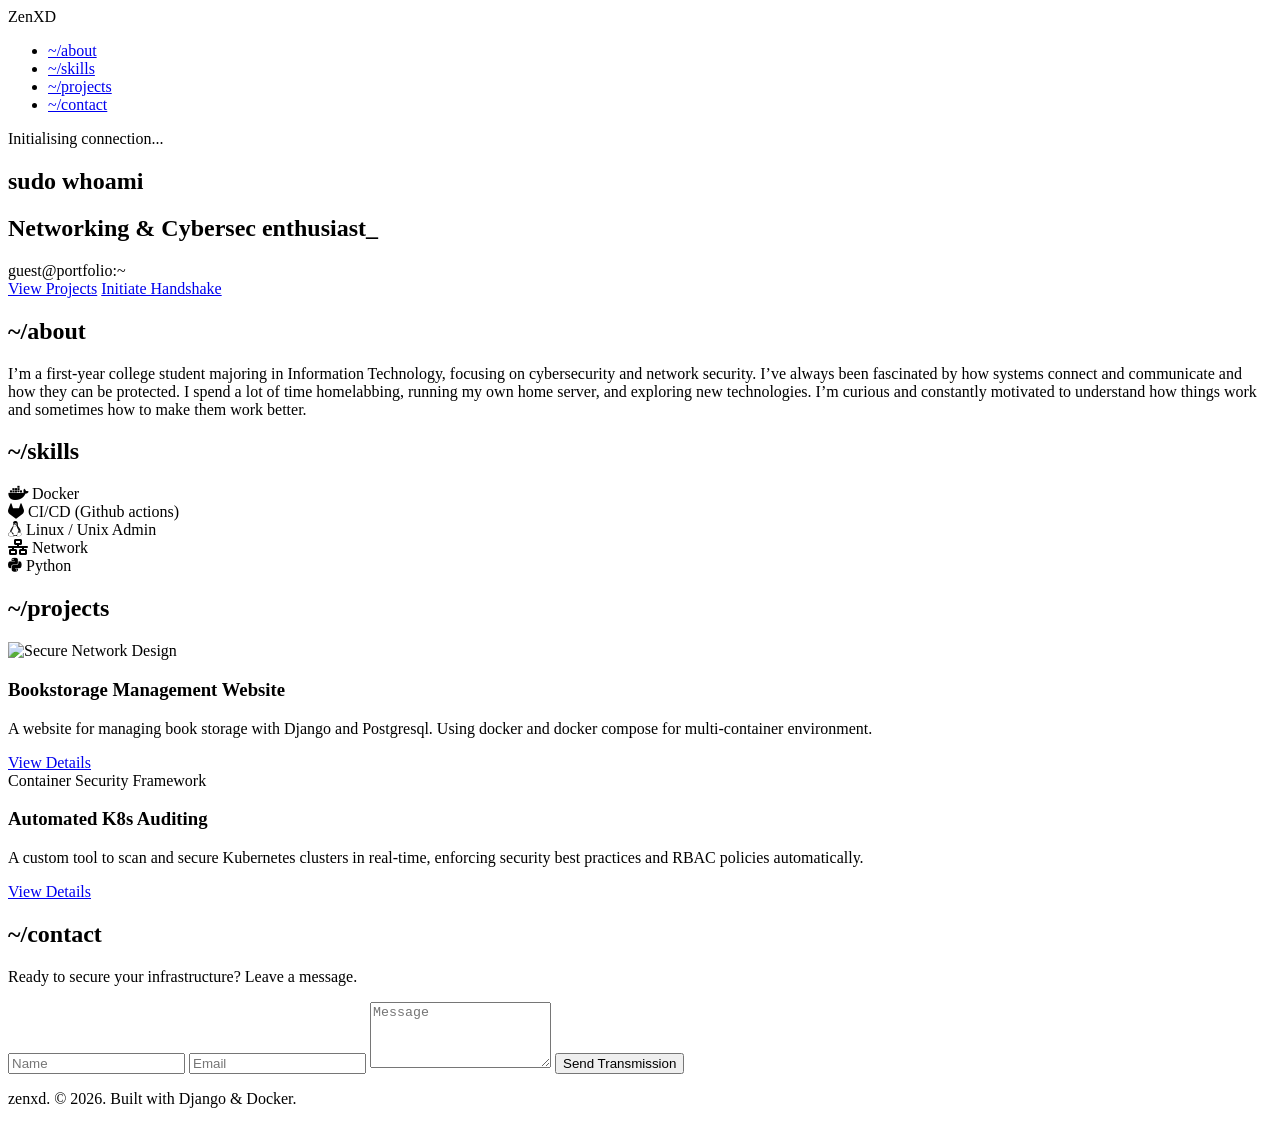
==== public/index.html @ 01ca10c9 "Initial commit" ====
<!DOCTYPE html>
<html lang="en">

<head>
    <meta charset="UTF-8">
    <meta name="viewport" content="width=device-width, initial-scale=1.0">
    <title>ZenXD Portfolio</title>
    <meta name="description"
        content="Portfolio of a DevOps and Cybersecurity enthusiast specializing in secure infrastructure and automation.">
    <link rel="preconnect" href="https://fonts.googleapis.com">
    <link rel="preconnect" href="https://fonts.gstatic.com" crossorigin>
    <link
        href="https://fonts.googleapis.com/css2?family=Fira+Code:wght@400;500;700&family=Inter:wght@300;400;600;800&display=swap"
        rel="stylesheet">
    <link rel="stylesheet" href="https://cdnjs.cloudflare.com/ajax/libs/font-awesome/6.4.0/css/all.min.css">
    <link rel="stylesheet" href="/static/css/style.css">
</head>

<body>
    <div class="matrix-bg" id="matrixBg"></div>
    <div class="container">
        <header>
            <nav>
                <div class="logo">Zen<span class="highlight">XD</span></div>
                <ul class="nav-links">
                    <li><a href="#about">~/about</a></li>
                    <li><a href="#skills">~/skills</a></li>
                    <li><a href="#projects">~/projects</a></li>
                    <li><a href="#contact">~/contact</a></li>
                </ul>
            </nav>
        </header>

        <main>
            <section class="hero">
                <div class="hero-content">
                    <p class="greeting">Initialising connection...</p>
                    <h1 class="glitch" data-text="sudo whoami">sudo whoami</h1>
                    <h2 class="typing-text">Networking & Cybersec enthusiast<span class="cursor">_</span></h2>

                    <div class="terminal-window">
                        <div class="terminal-header">
                            <span class="btn close"></span>
                            <span class="btn minimize"></span>
                            <span class="btn maximize"></span>
                            <div class="title">guest@portfolio:~</div>
                        </div>
                        <div class="terminal-body" id="terminal">
                            <!-- JS will populate this -->
                        </div>
                    </div>

                    <div class="cta-group">
                        <a href="#projects" class="btn-primary">View Projects</a>
                        <a href="#contact" class="btn-secondary">Initiate Handshake</a>
                    </div>
                </div>
            </section>

            <!-- About Section -->
            <section id="about" class="content-section">
                <h2 class="section-title">~/about</h2>
                <div class="glass-panel">
                    <p>I’m a first-year college student majoring in Information Technology, focusing on cybersecurity
                        and network security. I’ve always been fascinated by how systems connect and communicate and how
                        they can be protected.
                        I spend a lot of time homelabbing, running my own home server, and exploring new technologies.
                        I’m curious and constantly motivated to understand how things work and sometimes how to make
                        them work better.</p>
                </div>
            </section>

            <!-- Skills Section -->
            <section id="skills" class="content-section">
                <h2 class="section-title">~/skills</h2>
                <div class="skills-grid">
                    <div class="skill-card"><i class="fa-brands fa-docker skill-icon"></i> Docker</div>
                    <!-- <div class="skill-card"><i class="fa-brands fa-aws skill-icon"></i> AWS / Azure / GCP</div> -->
                    <div class="skill-card"><i class="fa-brands fa-gitlab skill-icon"></i> CI/CD (Github actions)</div>
                    <div class="skill-card"><i class="fa-brands fa-linux skill-icon"></i> Linux / Unix Admin</div>
                    <div class="skill-card"><i class="fa-solid fa-network-wired skill-icon"></i> Network</div>
                    <div class="skill-card"><i class="fa-brands fa-python skill-icon"></i> Python</div>
                    <!-- <div class="skill-card"><i class="fa-solid fa-cubes skill-icon"></i> Terraform / Ansible</div> -->
                    <!-- <div class="skill-card"><i class="fa-solid fa-user-secret skill-icon"></i> Penetration Testing</div> -->
                </div>
            </section>

            <!-- Projects Section -->
            <section id="projects" class="content-section">
                <h2 class="section-title">~/projects</h2>
                <div class="projects-grid">
                    <div class="project-card glass-panel">
                        <div class="project-img">
                            <img src="/static/img/project_network.png" alt="Secure Network Design">
                        </div>
                        <div class="project-info">
                            <h3>Bookstorage Management Website</h3>
                            <p>A website for managing book storage with Django and Postgresql. Using docker and docker
                                compose for multi-container environment.</p>
                            <a href="#" class="project-link">View Details</a>
                        </div>
                    </div>
                    <div class="project-card glass-panel">
                        <div class="project-img">
                            <div class="placeholder-img"><span>Container Security Framework</span></div>
                        </div>
                        <div class="project-info">
                            <h3>Automated K8s Auditing</h3>
                            <p>A custom tool to scan and secure Kubernetes clusters in real-time, enforcing security
                                best practices and RBAC policies automatically.</p>
                            <a href="#" class="project-link">View Details</a>
                        </div>
                    </div>
                </div>
            </section>

            <!-- Contact Section -->
            <section id="contact" class="content-section">
                <h2 class="section-title">~/contact</h2>
                <div class="glass-panel text-center">
                    <p>Ready to secure your infrastructure? Leave a message.</p>
                    <form class="contact-form" action="mailto:su1zennxd@gmail.com" method="POST" enctype="text/plain">
                        <input type="text" name="name" placeholder="Name" class="form-input" required>
                        <input type="email" name="email" placeholder="Email" class="form-input" required>
                        <textarea name="message" placeholder="Message" rows="4" class="form-input" required></textarea>
                        <button type="submit" class="btn-primary" style="margin-top: 1rem;">Send Transmission</button>
                    </form>
                </div>
            </section>
        </main>

        <footer>
            <p>zenxd. &copy; 2026. Built with Django & Docker.</p>
        </footer>
    </div>

    <script src="/static/js/script.js"></script>
</body>

</html>
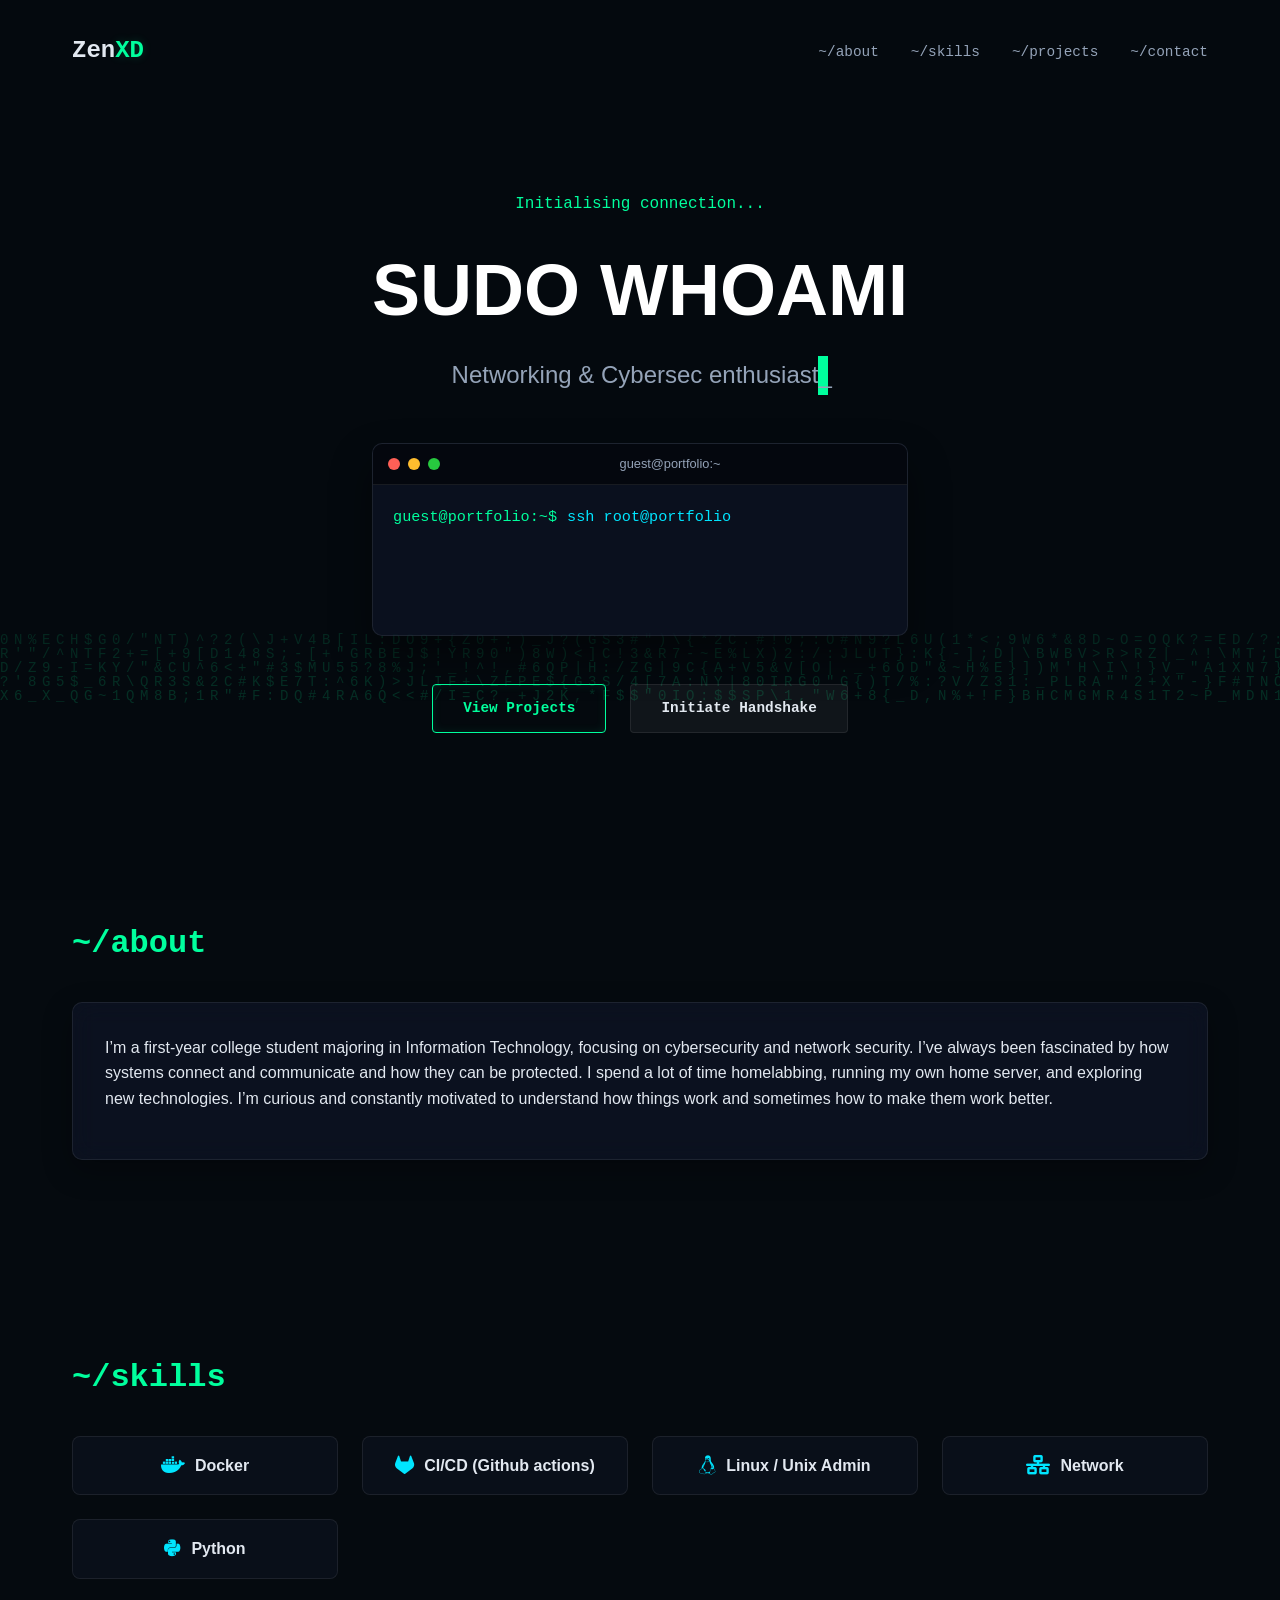
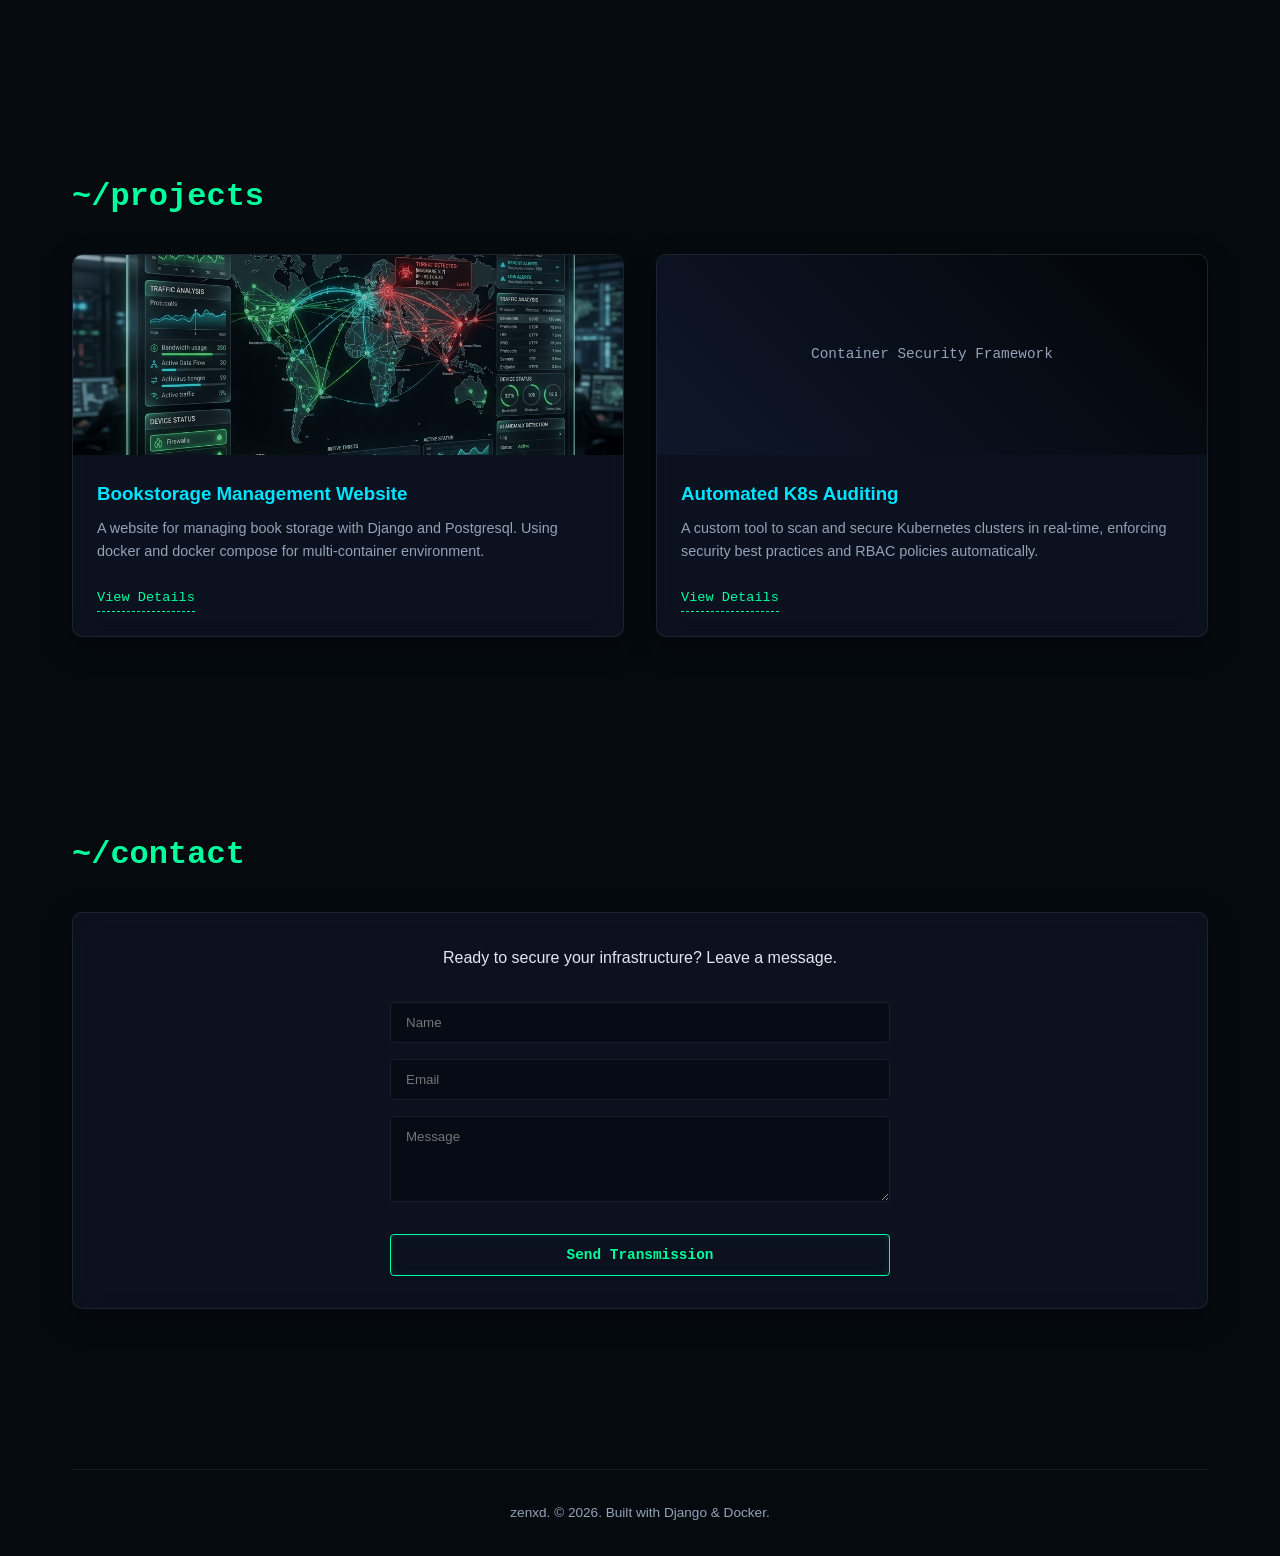
==== commit 856ec140: "Fix GitHub Pages deployment and organize project structure - Convert absolute asset paths to relativ" ====
--- a/public/index.html
+++ b/public/index.html
@@ -1,4 +1,3 @@
-
 <!DOCTYPE html>
 <html lang="en">
 
@@ -6,15 +5,14 @@
     <meta charset="UTF-8">
     <meta name="viewport" content="width=device-width, initial-scale=1.0">
     <title>ZenXD Portfolio</title>
-    <meta name="description"
-        content="Portfolio of a DevOps and Cybersecurity enthusiast specializing in secure infrastructure and automation.">
+    <meta name="description" content="Portfolio">
     <link rel="preconnect" href="https://fonts.googleapis.com">
     <link rel="preconnect" href="https://fonts.gstatic.com" crossorigin>
     <link
         href="https://fonts.googleapis.com/css2?family=Fira+Code:wght@400;500;700&family=Inter:wght@300;400;600;800&display=swap"
         rel="stylesheet">
     <link rel="stylesheet" href="https://cdnjs.cloudflare.com/ajax/libs/font-awesome/6.4.0/css/all.min.css">
-    <link rel="stylesheet" href="/static/css/style.css">
+    <link rel="stylesheet" href="./static/css/style.css">
 </head>
 
 <body>
@@ -92,7 +90,7 @@
                 <div class="projects-grid">
                     <div class="project-card glass-panel">
                         <div class="project-img">
-                            <img src="/static/img/project_network.png" alt="Secure Network Design">
+                            <img src="./static/img/project_network.png" alt="Secure Network Design">
                         </div>
                         <div class="project-info">
                             <h3>Bookstorage Management Website</h3>
@@ -135,7 +133,7 @@
         </footer>
     </div>
 
-    <script src="/static/js/script.js"></script>
+    <script src="./static/js/script.js"></script>
 </body>
 
 </html>
--- a/public/static/css/style.css
+++ b/public/static/css/style.css
@@ -0,0 +1,425 @@
+:root {
+    --bg-dark: #050a0f;
+    --bg-darker: #020508;
+    --text-main: #e2e8f0;
+    --text-muted: #94a3b8;
+    --accent-green: #00ff9d;
+    --accent-cyan: #00e5ff;
+    --accent-glow: rgba(0, 255, 157, 0.2);
+    --glass-bg: rgba(15, 23, 42, 0.6);
+    --glass-border: rgba(255, 255, 255, 0.08);
+}
+
+* {
+    margin: 0;
+    padding: 0;
+    box-sizing: border-box;
+}
+
+body {
+    font-family: 'Inter', sans-serif;
+    background-color: var(--bg-dark);
+    color: var(--text-main);
+    line-height: 1.6;
+    overflow-x: hidden;
+}
+
+.matrix-bg {
+    position: fixed;
+    top: 0;
+    left: 0;
+    width: 100vw;
+    height: 100vh;
+    z-index: -1;
+    opacity: 0.15;
+    pointer-events: none;
+}
+
+.container {
+    max-width: 1200px;
+    margin: 0 auto;
+    padding: 0 2rem;
+}
+
+/* Header & Nav */
+header {
+    padding: 2rem 0;
+}
+
+nav {
+    display: flex;
+    justify-content: space-between;
+    align-items: center;
+}
+
+.logo {
+    font-family: 'Fira Code', monospace;
+    font-size: 1.5rem;
+    font-weight: 700;
+}
+
+.highlight {
+    color: var(--accent-green);
+    text-shadow: 0 0 10px var(--accent-glow);
+}
+
+.nav-links {
+    display: flex;
+    gap: 2rem;
+    list-style: none;
+}
+
+.nav-links a {
+    color: var(--text-muted);
+    text-decoration: none;
+    font-family: 'Fira Code', monospace;
+    font-size: 0.9rem;
+    transition: all 0.3s ease;
+}
+
+.nav-links a:hover {
+    color: var(--accent-cyan);
+    text-shadow: 0 0 8px rgba(0, 229, 255, 0.4);
+}
+
+/* Hero Section */
+.hero {
+    min-height: 80vh;
+    display: flex;
+    align-items: center;
+    justify-content: center;
+    text-align: center;
+}
+
+.hero-content {
+    max-width: 800px;
+}
+
+.greeting {
+    color: var(--accent-green);
+    font-family: 'Fira Code', monospace;
+    margin-bottom: 1rem;
+    font-size: 1rem;
+}
+
+/* Glitch Effect for Title */
+.glitch {
+    font-size: 4.5rem;
+    font-weight: 800;
+    margin-bottom: 0.5rem;
+    position: relative;
+    color: white;
+    text-transform: uppercase;
+}
+
+.typing-text {
+    font-size: 1.5rem;
+    color: var(--text-muted);
+    margin-bottom: 3rem;
+    font-weight: 400;
+}
+
+.cursor {
+    display: inline-block;
+    width: 10px;
+    background-color: var(--accent-green);
+    animation: blink 1s step-end infinite;
+}
+
+@keyframes blink {
+    0%, 100% { opacity: 1; }
+    50% { opacity: 0; }
+}
+
+/* Terminal Window (Glassmorphism) */
+.terminal-window {
+    background: var(--glass-bg);
+    border: 1px solid var(--glass-border);
+    border-radius: 10px;
+    backdrop-filter: blur(12px);
+    -webkit-backdrop-filter: blur(12px);
+    box-shadow: 0 20px 40px rgba(0,0,0,0.4);
+    margin: 0 auto 3rem auto;
+    text-align: left;
+    overflow: hidden;
+    max-width: 600px;
+    transform: translateY(0);
+    transition: transform 0.4s ease, box-shadow 0.4s ease;
+}
+
+.terminal-window:hover {
+    transform: translateY(-5px);
+    box-shadow: 0 25px 50px rgba(0,255,157,0.1);
+}
+
+.terminal-header {
+    background: rgba(0,0,0,0.5);
+    padding: 10px 15px;
+    display: flex;
+    align-items: center;
+    border-bottom: 1px solid var(--glass-border);
+}
+
+.terminal-header .btn {
+    display: inline-block;
+    width: 12px;
+    height: 12px;
+    border-radius: 50%;
+    margin-right: 8px;
+}
+
+.close { background: #ff5f56; }
+.minimize { background: #ffbd2e; }
+.maximize { background: #27c93f; }
+
+.terminal-header .title {
+    color: var(--text-muted);
+    font-family: 'Inter', sans-serif;
+    font-size: 0.8rem;
+    margin-left: auto;
+    margin-right: auto;
+}
+
+.terminal-body {
+    padding: 20px;
+    font-family: 'Fira Code', monospace;
+    font-size: 0.95rem;
+    color: var(--text-main);
+    min-height: 150px;
+}
+
+.term-line {
+    margin-bottom: 8px;
+    opacity: 0;
+    animation: fadeIn 0.1s forwards;
+}
+
+.prompt { color: var(--accent-green); margin-right: 10px;}
+.cmd { color: var(--accent-cyan); }
+
+@keyframes fadeIn {
+    to { opacity: 1; }
+}
+
+/* Buttons */
+.cta-group {
+    display: flex;
+    gap: 1.5rem;
+    justify-content: center;
+}
+
+.btn-primary, .btn-secondary {
+    padding: 12px 30px;
+    border-radius: 4px;
+    font-weight: 600;
+    text-decoration: none;
+    transition: all 0.3s ease;
+    font-family: 'Fira Code', monospace;
+    font-size: 0.9rem;
+}
+
+.btn-primary {
+    background: transparent;
+    color: var(--accent-green);
+    border: 1px solid var(--accent-green);
+    box-shadow: 0 0 10px rgba(0,255,157,0.1) inset;
+}
+
+.btn-primary:hover {
+    background: var(--accent-green);
+    color: var(--bg-dark);
+    box-shadow: 0 0 20px rgba(0,255,157,0.4);
+}
+
+.btn-secondary {
+    background: rgba(255,255,255,0.05);
+    color: var(--text-main);
+    border: 1px solid var(--glass-border);
+}
+
+.btn-secondary:hover {
+    background: rgba(255,255,255,0.1);
+    border-color: rgba(255,255,255,0.2);
+}
+
+/* Content Sections */
+.content-section {
+    padding: 6rem 0;
+}
+
+.section-title {
+    font-family: 'Fira Code', monospace;
+    font-size: 2rem;
+    color: var(--accent-green);
+    margin-bottom: 2rem;
+}
+
+.glass-panel {
+    background: var(--glass-bg);
+    border: 1px solid var(--glass-border);
+    border-radius: 10px;
+    padding: 2rem;
+    backdrop-filter: blur(12px);
+    -webkit-backdrop-filter: blur(12px);
+    box-shadow: 0 10px 30px rgba(0,0,0,0.3);
+}
+
+.glass-panel p {
+    margin-bottom: 1rem;
+}
+
+.text-center {
+    text-align: center;
+}
+
+/* Skills Grid */
+.skills-grid {
+    display: grid;
+    grid-template-columns: repeat(auto-fill, minmax(250px, 1fr));
+    gap: 1.5rem;
+}
+
+.skill-card {
+    background: rgba(15, 23, 42, 0.4);
+    border: 1px solid var(--glass-border);
+    border-radius: 8px;
+    padding: 1rem;
+    text-align: center;
+    font-weight: 600;
+    transition: all 0.3s ease;
+    display: flex;
+    align-items: center;
+    justify-content: center;
+    gap: 10px;
+}
+
+.skill-icon {
+    font-size: 1.2rem;
+    color: var(--accent-cyan);
+}
+
+.skill-card:hover {
+    border-color: var(--accent-cyan);
+    box-shadow: 0 0 15px rgba(0,229,255,0.2);
+    transform: translateY(-3px);
+}
+
+/* Projects Grid */
+.projects-grid {
+    display: grid;
+    grid-template-columns: repeat(auto-fit, minmax(350px, 1fr));
+    gap: 2rem;
+}
+
+.project-card {
+    padding: 0;
+    overflow: hidden;
+    display: flex;
+    flex-direction: column;
+}
+
+.project-img {
+    height: 200px;
+    background: #000;
+    overflow: hidden;
+}
+
+.project-img img {
+    width: 100%;
+    height: 100%;
+    object-fit: cover;
+    opacity: 0.8;
+    transition: all 0.5s ease;
+}
+
+.project-card:hover .project-img img {
+    opacity: 1;
+    transform: scale(1.05);
+}
+
+.placeholder-img {
+    width: 100%;
+    height: 100%;
+    display: flex;
+    align-items: center;
+    justify-content: center;
+    background: linear-gradient(45deg, #0f172a, #020508);
+    color: var(--text-muted);
+    font-family: 'Fira Code', monospace;
+    font-size: 0.9rem;
+}
+
+.project-info {
+    padding: 1.5rem;
+    display: flex;
+    flex-direction: column;
+    flex-grow: 1;
+}
+
+.project-info h3 {
+    margin-bottom: 0.5rem;
+    color: var(--accent-cyan);
+}
+
+.project-info p {
+    color: var(--text-muted);
+    font-size: 0.9rem;
+    margin-bottom: 1.5rem;
+    flex-grow: 1;
+}
+
+.project-link {
+    align-self: flex-start;
+    color: var(--accent-green);
+    text-decoration: none;
+    font-family: 'Fira Code', monospace;
+    font-size: 0.85rem;
+    border-bottom: 1px dashed var(--accent-green);
+    padding-bottom: 2px;
+    transition: all 0.3s ease;
+    background: transparent;
+    border-top: none;
+    border-left: none;
+    border-right: none;
+    cursor: pointer;
+}
+
+.project-link:hover {
+    color: var(--text-main);
+    border-bottom-color: var(--text-main);
+}
+
+/* Contact Form */
+.contact-form {
+    display: flex;
+    flex-direction: column;
+    gap: 1rem;
+    max-width: 500px;
+    margin: 2rem auto 0;
+}
+
+.form-input {
+    background: rgba(0,0,0,0.3);
+    border: 1px solid var(--glass-border);
+    border-radius: 4px;
+    padding: 12px 15px;
+    color: var(--text-main);
+    font-family: 'Inter', sans-serif;
+    outline: none;
+    transition: all 0.3s ease;
+}
+
+.form-input:focus {
+    border-color: var(--accent-green);
+    box-shadow: 0 0 10px rgba(0,255,157,0.1);
+}
+
+/* Footer */
+footer {
+    text-align: center;
+    padding: 2rem 0;
+    color: var(--text-muted);
+    font-size: 0.85rem;
+    border-top: 1px solid var(--glass-border);
+    margin-top: 4rem;
+}
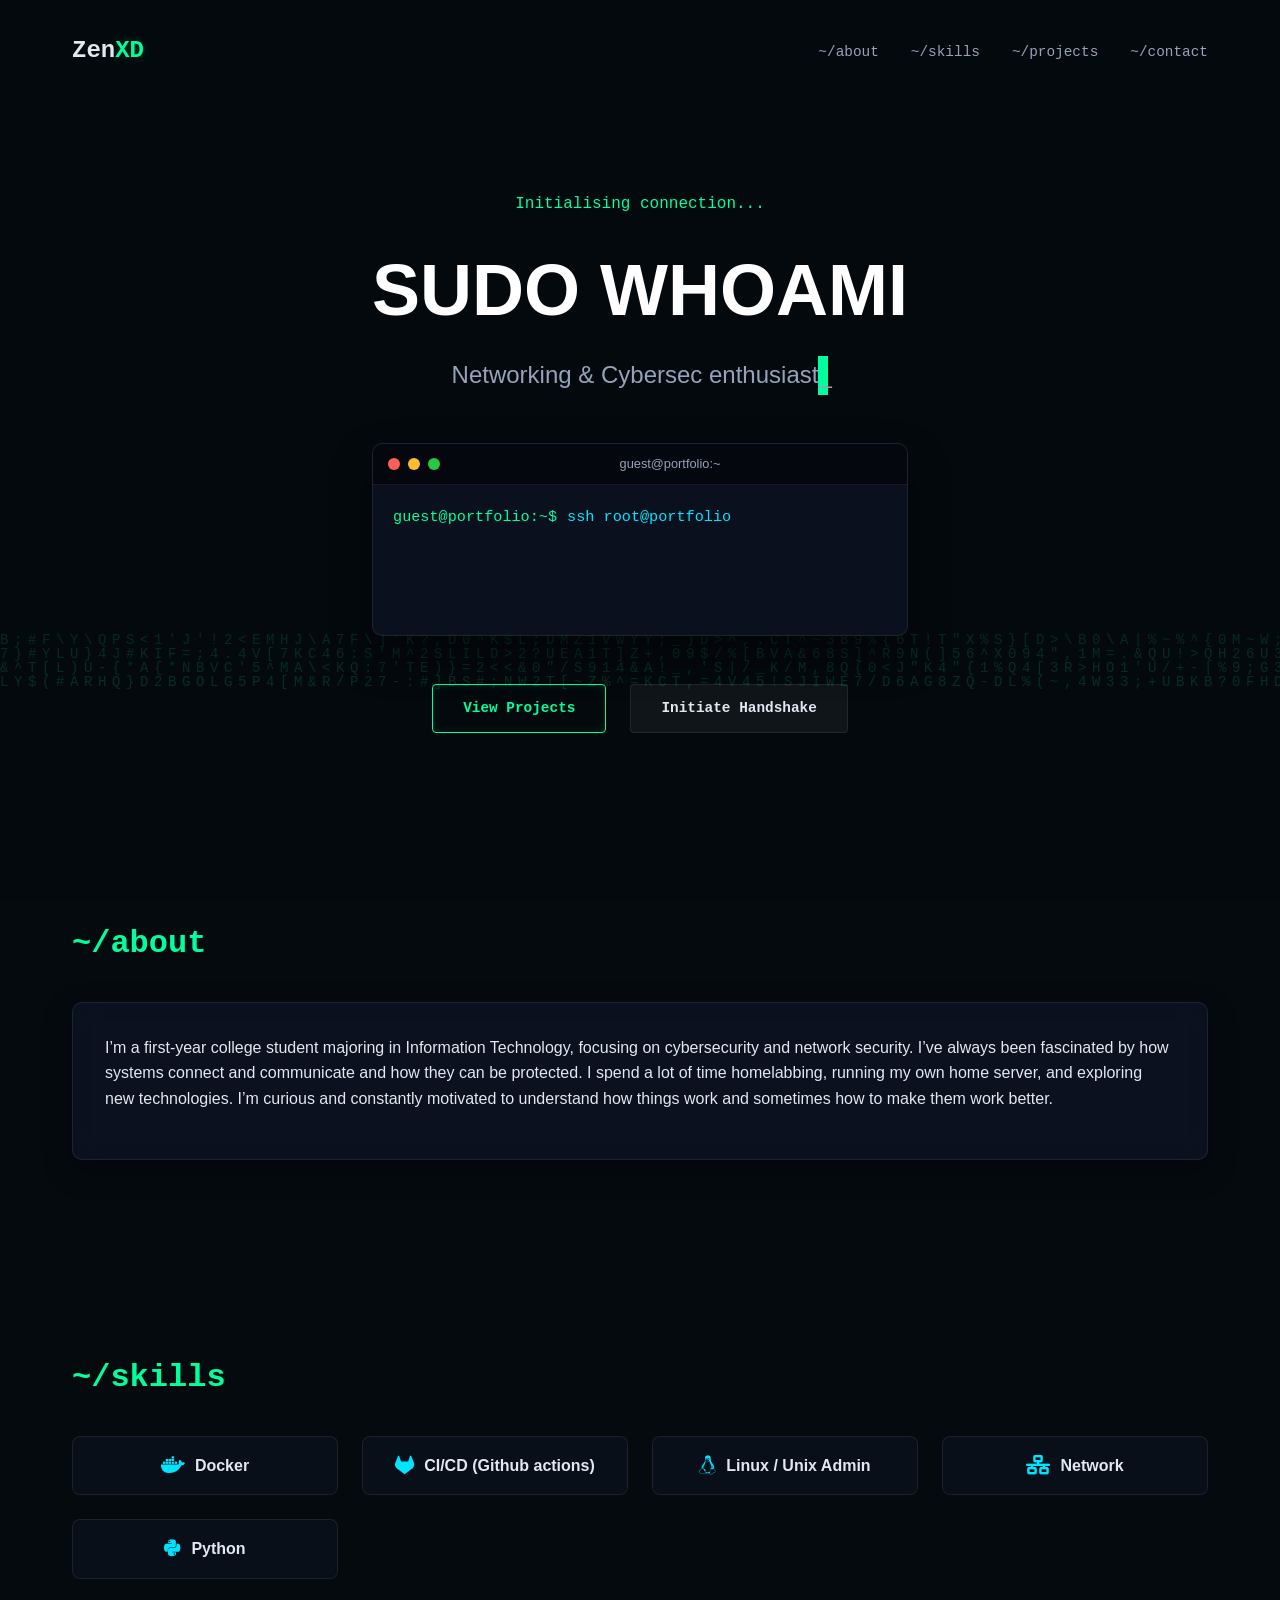
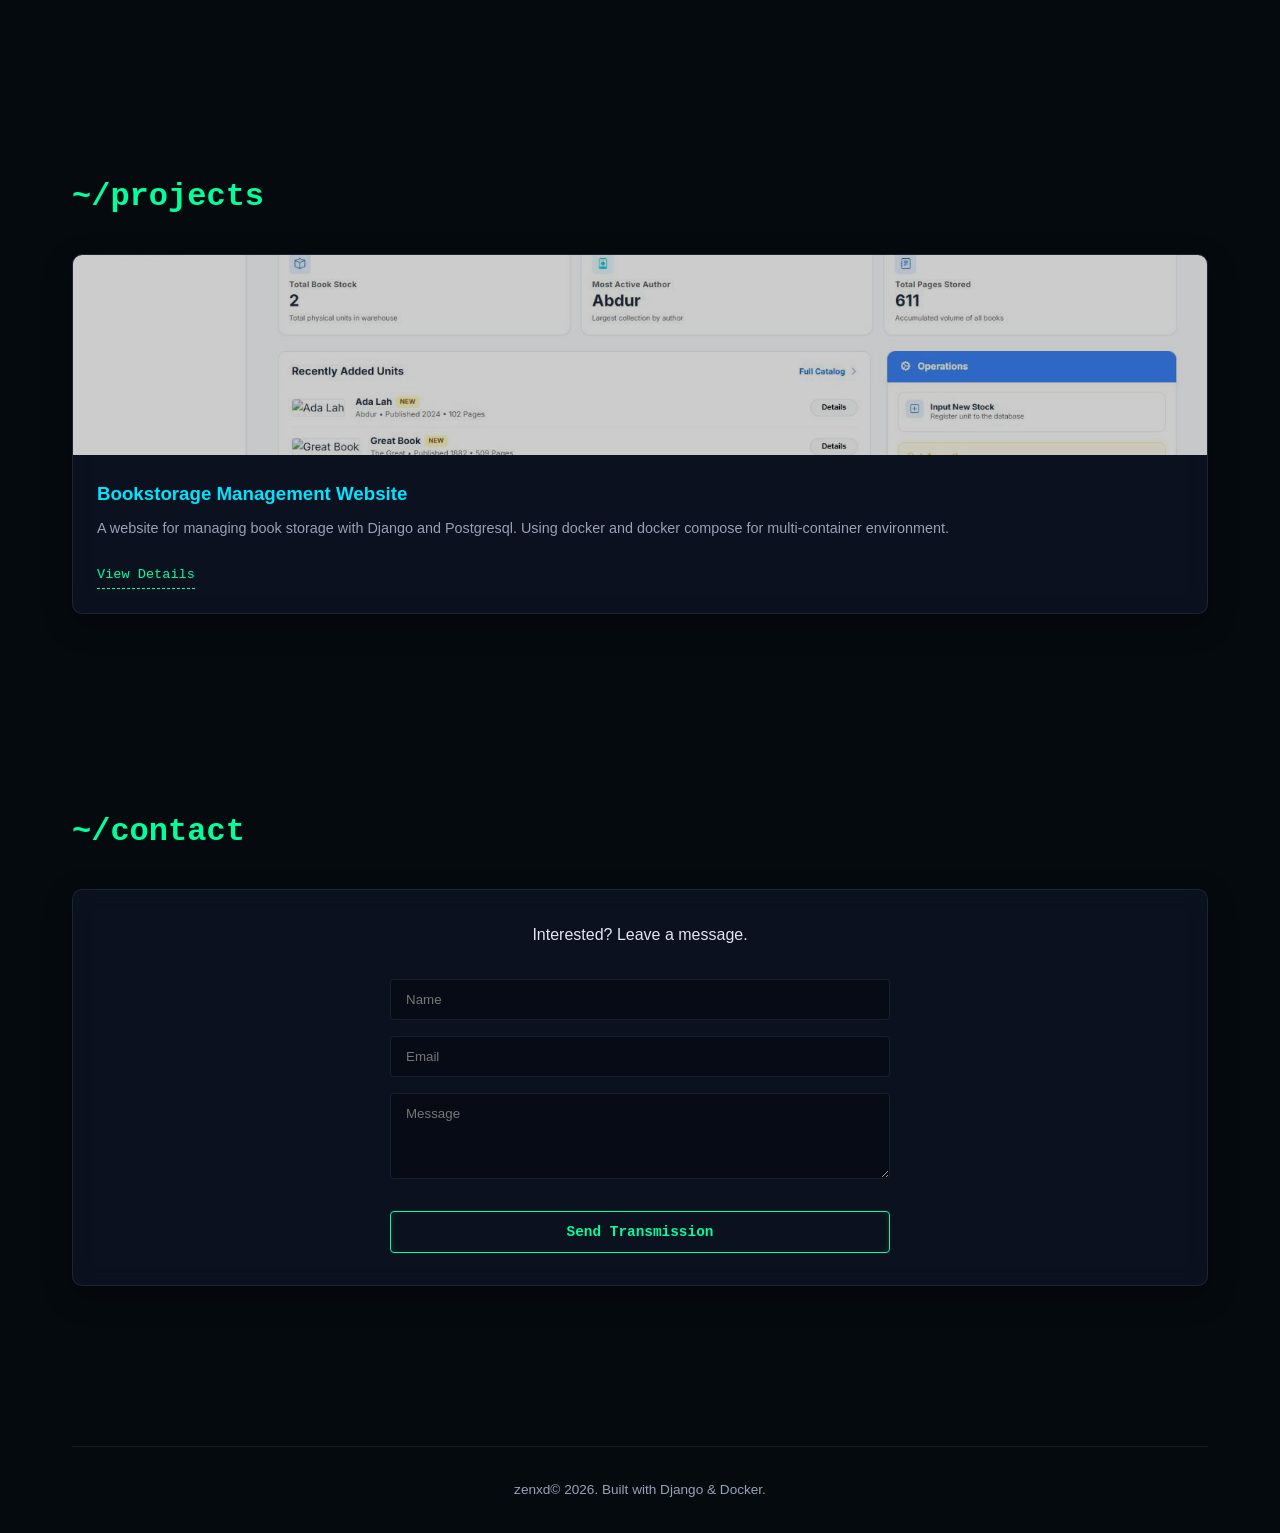
==== commit a133ab8d: "edit project section" ====
--- a/public/index.html
+++ b/public/index.html
@@ -90,23 +90,12 @@
                 <div class="projects-grid">
                     <div class="project-card glass-panel">
                         <div class="project-img">
-                            <img src="./static/img/project_network.png" alt="Secure Network Design">
+                            <img src="./static/img/project1.jpeg" alt="Bookstorage Management Website">
                         </div>
                         <div class="project-info">
                             <h3>Bookstorage Management Website</h3>
                             <p>A website for managing book storage with Django and Postgresql. Using docker and docker
                                 compose for multi-container environment.</p>
-                            <a href="#" class="project-link">View Details</a>
-                        </div>
-                    </div>
-                    <div class="project-card glass-panel">
-                        <div class="project-img">
-                            <div class="placeholder-img"><span>Container Security Framework</span></div>
-                        </div>
-                        <div class="project-info">
-                            <h3>Automated K8s Auditing</h3>
-                            <p>A custom tool to scan and secure Kubernetes clusters in real-time, enforcing security
-                                best practices and RBAC policies automatically.</p>
                             <a href="#" class="project-link">View Details</a>
                         </div>
                     </div>
@@ -117,7 +106,7 @@
             <section id="contact" class="content-section">
                 <h2 class="section-title">~/contact</h2>
                 <div class="glass-panel text-center">
-                    <p>Ready to secure your infrastructure? Leave a message.</p>
+                    <p>Interested? Leave a message.</p>
                     <form class="contact-form" action="mailto:su1zennxd@gmail.com" method="POST" enctype="text/plain">
                         <input type="text" name="name" placeholder="Name" class="form-input" required>
                         <input type="email" name="email" placeholder="Email" class="form-input" required>
@@ -129,7 +118,7 @@
         </main>
 
         <footer>
-            <p>zenxd. &copy; 2026. Built with Django & Docker.</p>
+            <p>zenxd&copy; 2026. Built with Django & Docker.</p>
         </footer>
     </div>
 
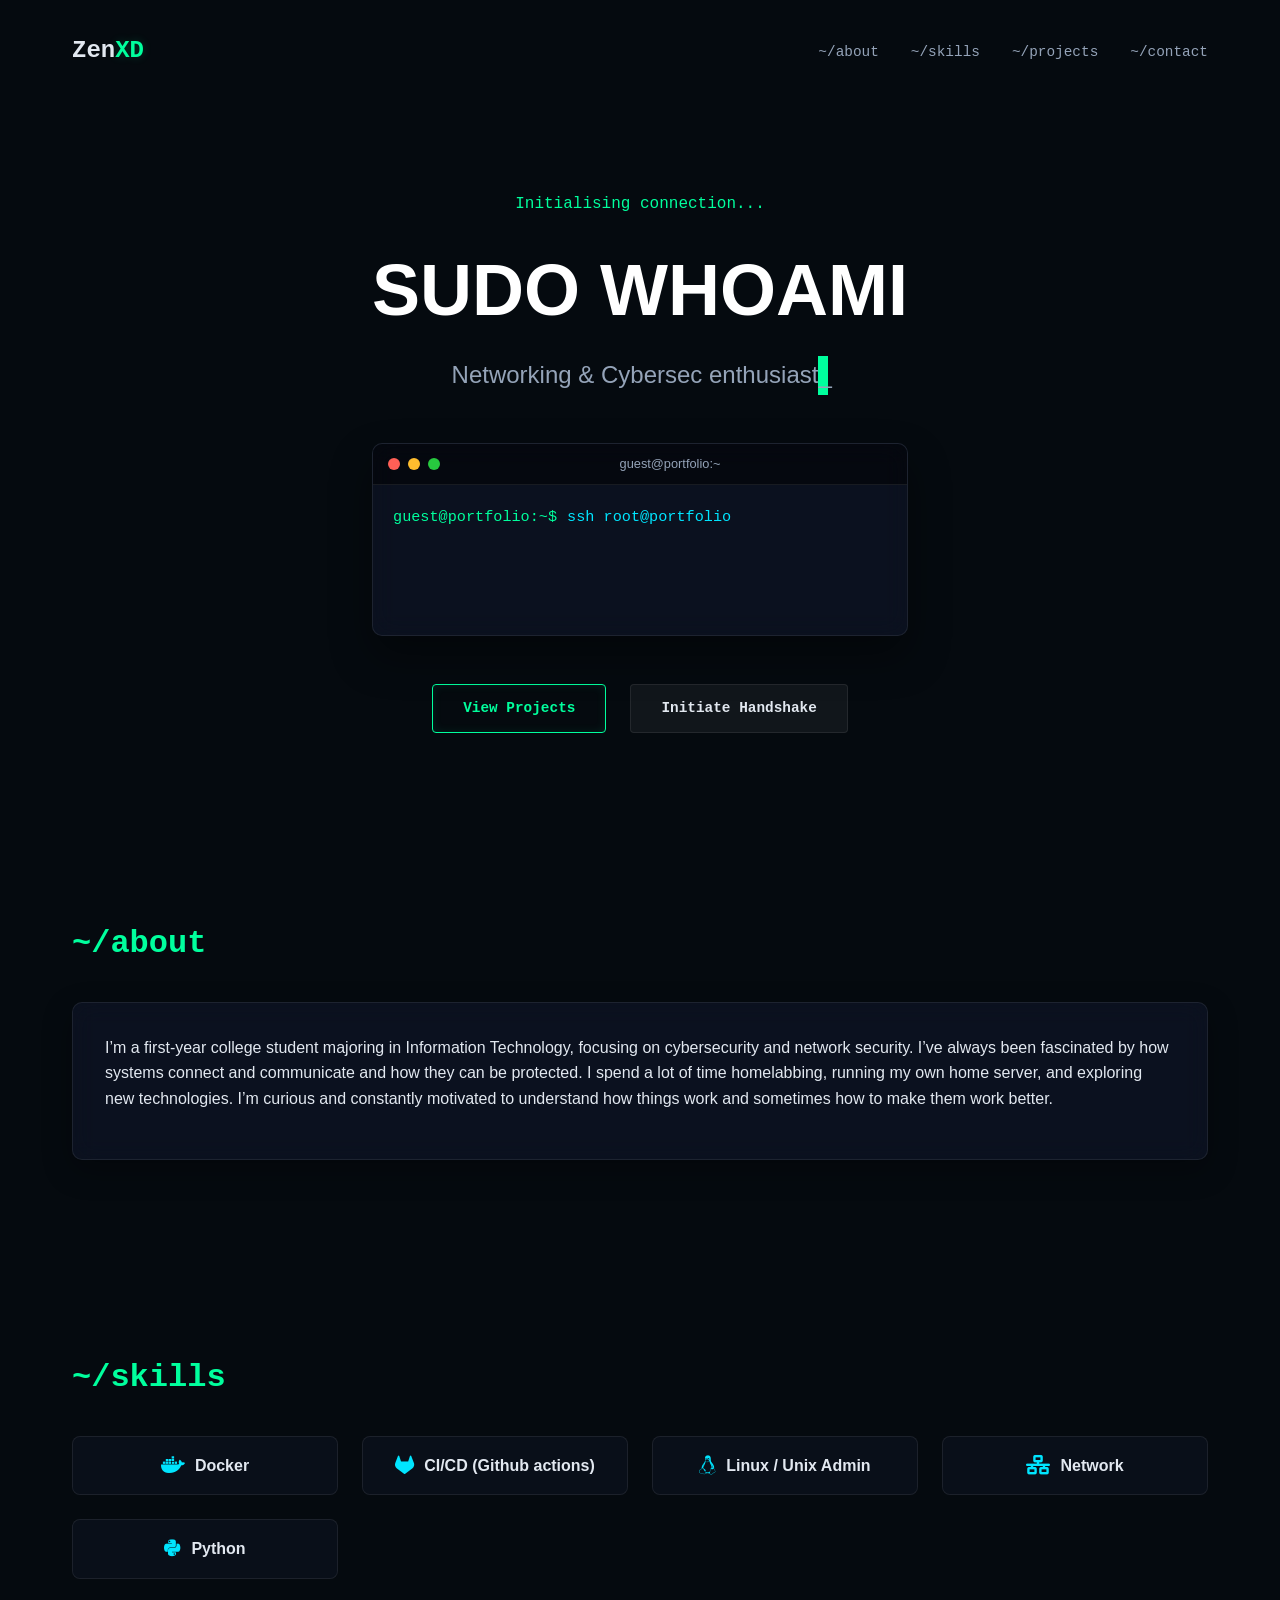
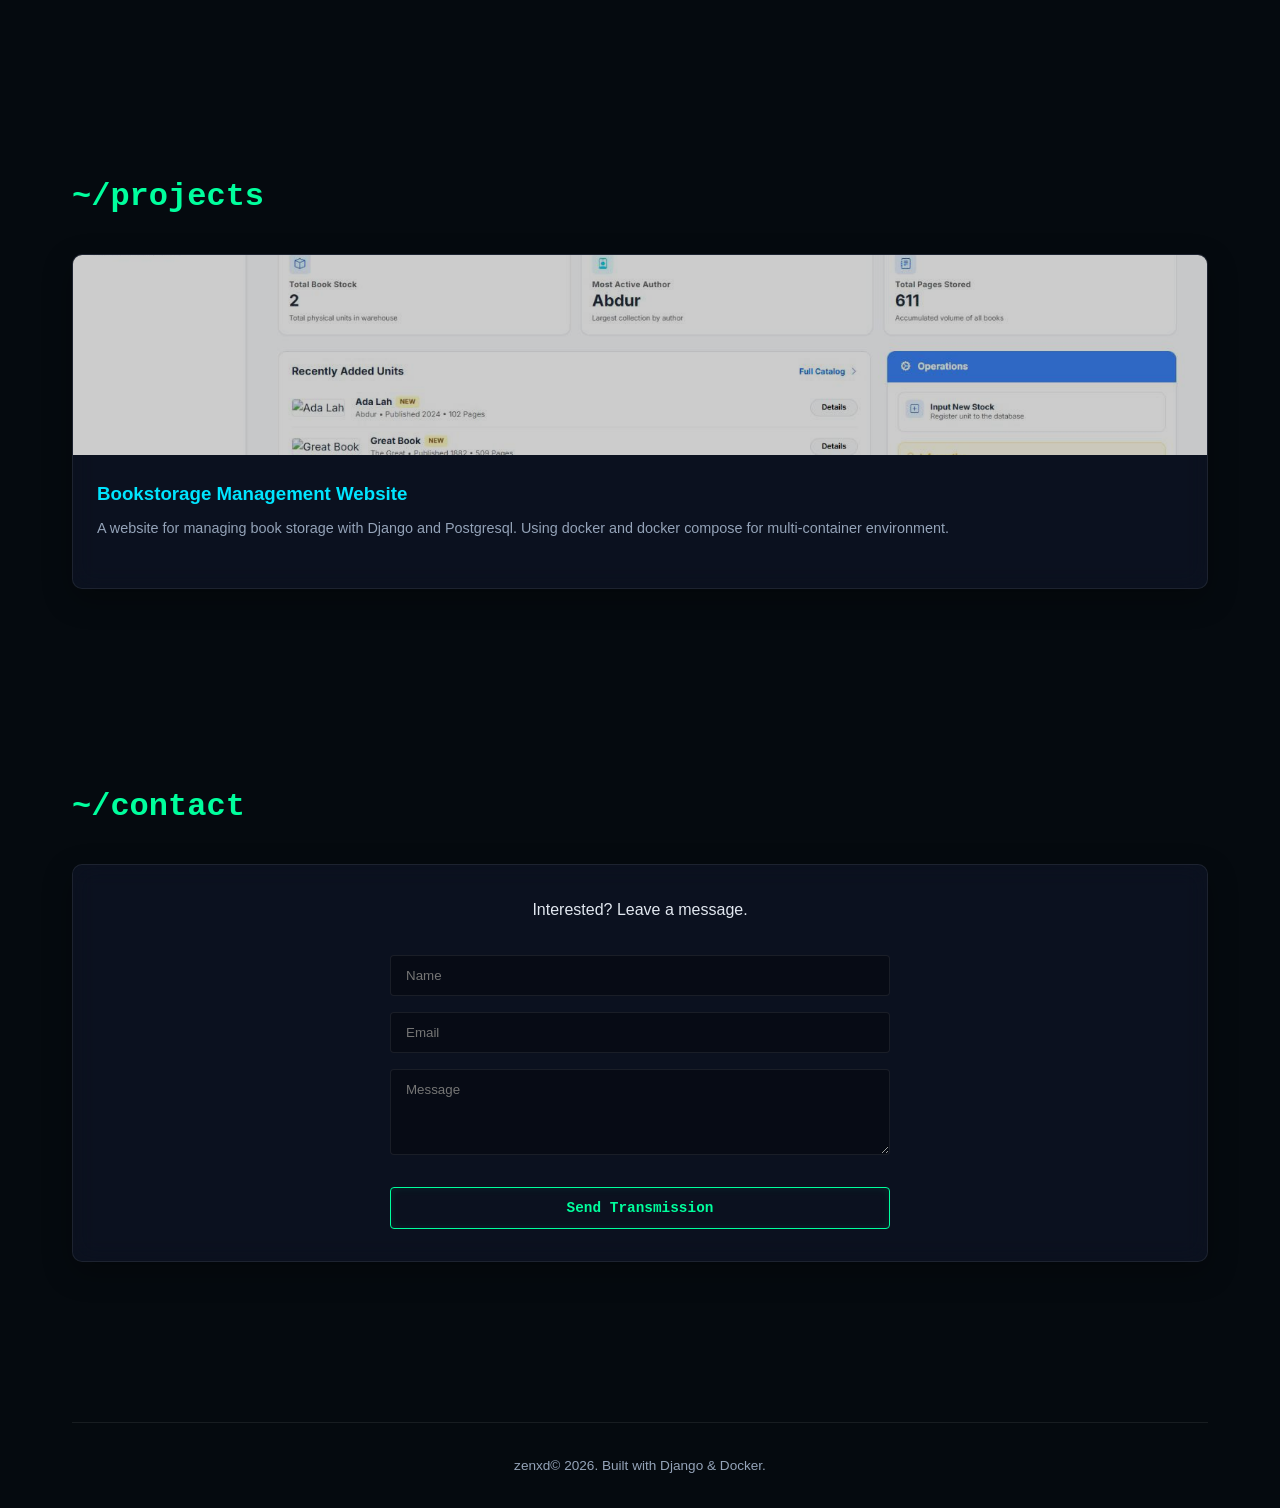
==== commit cae3d238: "edit typo" ====
--- a/public/index.html
+++ b/public/index.html
@@ -96,7 +96,7 @@
                             <h3>Bookstorage Management Website</h3>
                             <p>A website for managing book storage with Django and Postgresql. Using docker and docker
                                 compose for multi-container environment.</p>
-                            <a href="#" class="project-link">View Details</a>
+                            <!-- <a href="#" class="project-link">View Details</a> -->
                         </div>
                     </div>
                 </div>
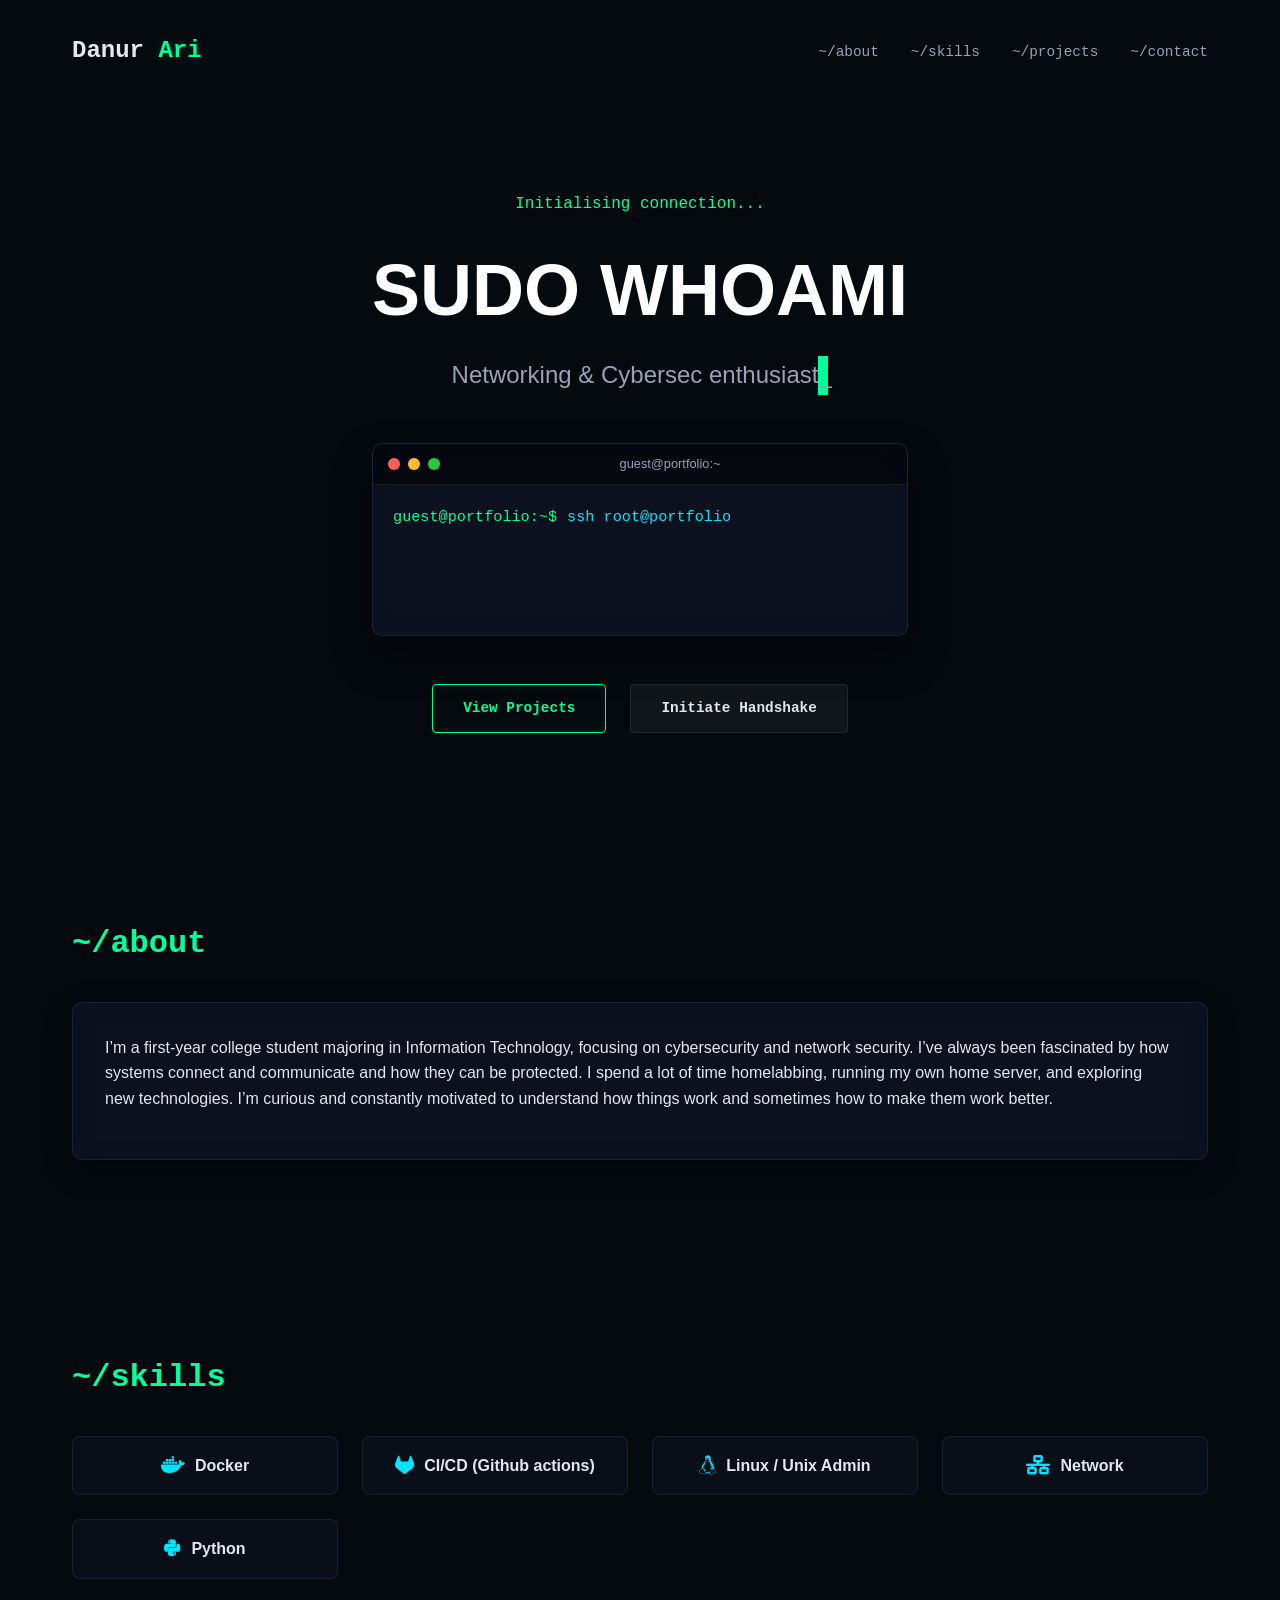
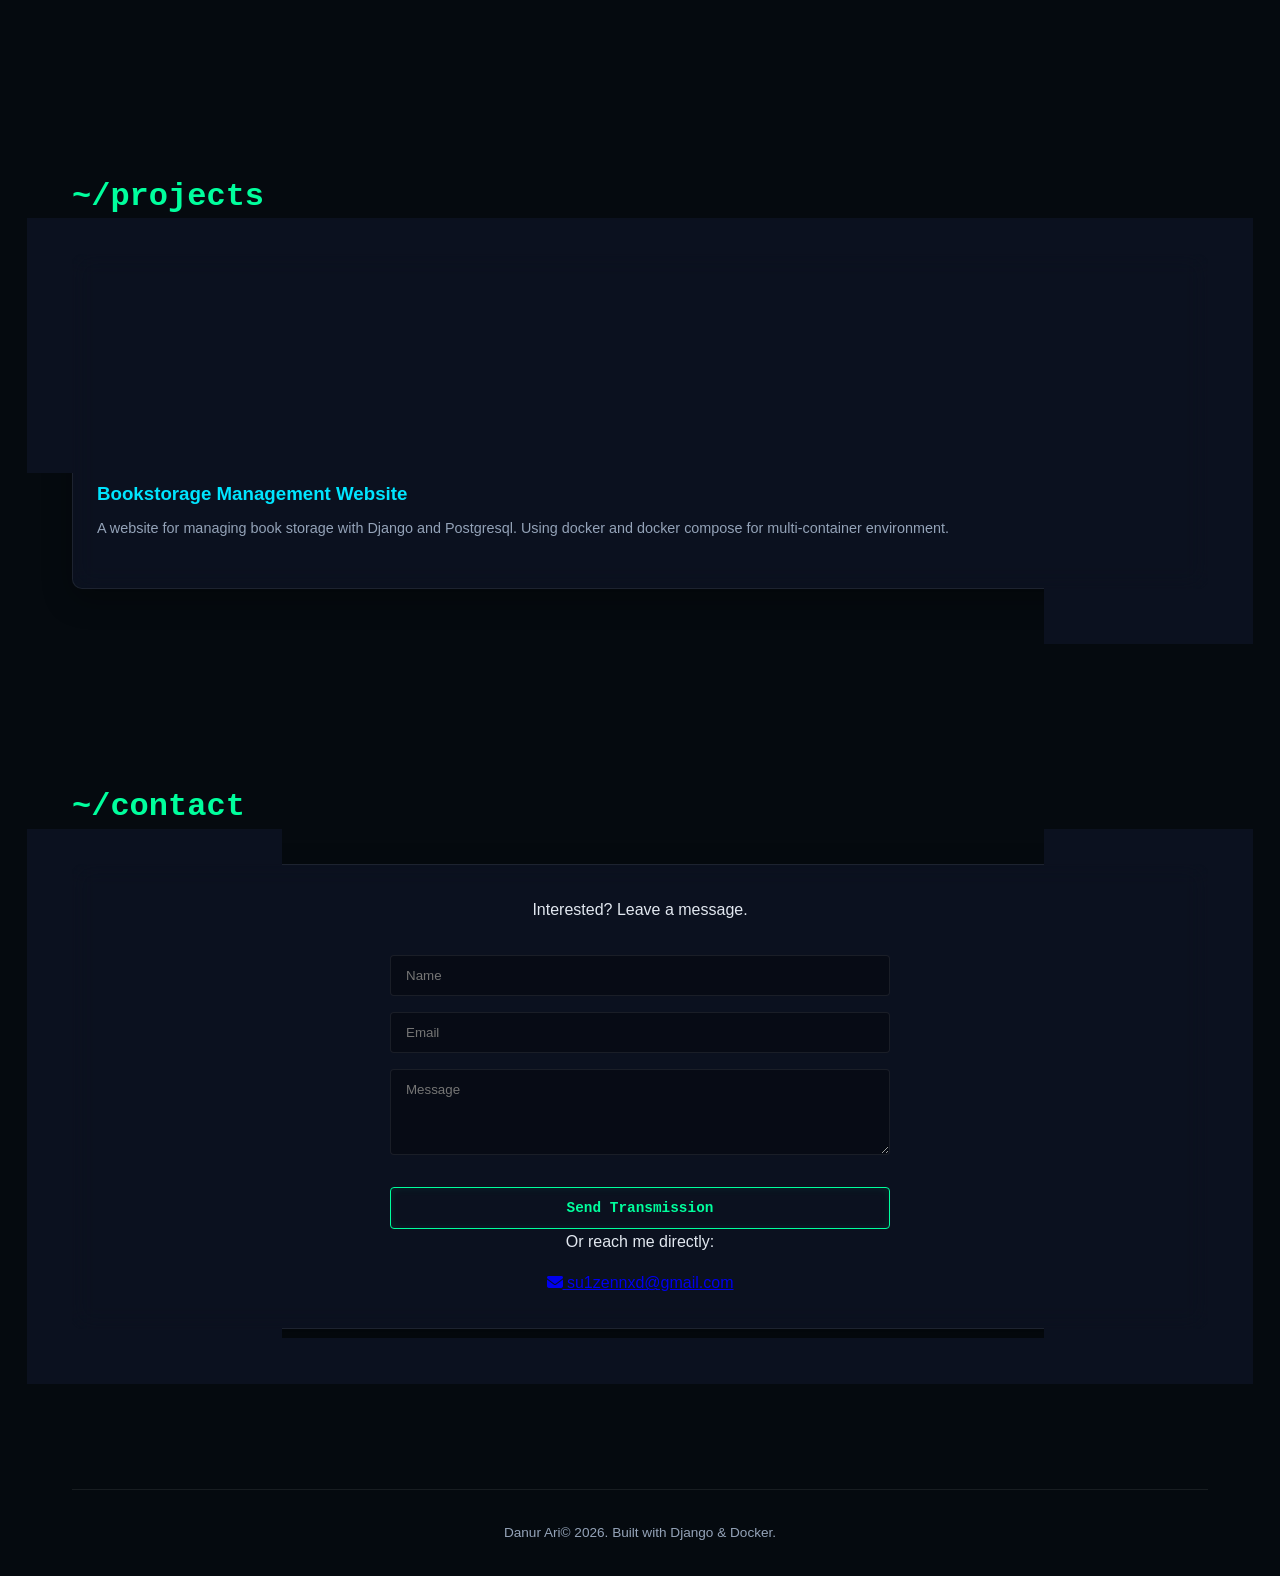
==== commit b172e8fc: "edit contact section" ====
--- a/public/index.html
+++ b/public/index.html
@@ -20,7 +20,7 @@
     <div class="container">
         <header>
             <nav>
-                <div class="logo">Zen<span class="highlight">XD</span></div>
+                <div class="logo">Danur<span class="highlight"> Ari</span></div>
                 <ul class="nav-links">
                     <li><a href="#about">~/about</a></li>
                     <li><a href="#skills">~/skills</a></li>
@@ -107,18 +107,30 @@
                 <h2 class="section-title">~/contact</h2>
                 <div class="glass-panel text-center">
                     <p>Interested? Leave a message.</p>
-                    <form class="contact-form" action="mailto:su1zennxd@gmail.com" method="POST" enctype="text/plain">
-                        <input type="text" name="name" placeholder="Name" class="form-input" required>
-                        <input type="email" name="email" placeholder="Email" class="form-input" required>
-                        <textarea name="message" placeholder="Message" rows="4" class="form-input" required></textarea>
-                        <button type="submit" class="btn-primary" style="margin-top: 1rem;">Send Transmission</button>
+                    <form class="contact-form" id="contactForm">
+                        <input type="text" name="name" id="contactName" placeholder="Name" class="form-input" required>
+                        <input type="email" name="email" id="contactEmail" placeholder="Email" class="form-input" required>
+                        <textarea name="message" id="contactMessage" placeholder="Message" rows="4" class="form-input" required></textarea>
+                        <button type="submit" class="btn-primary" id="contactSubmit" style="margin-top: 1rem;">
+                            <span class="btn-text">Send Transmission</span>
+                        </button>
                     </form>
+                    <div class="form-status" id="formStatus"></div>
+                    <div class="contact-alt">
+                        <p class="contact-alt-text">Or reach me directly:</p>
+                        <div class="contact-links">
+                            <a href="mailto:su1zennxd@gmail.com" class="contact-link-item" title="Email">
+                                <i class="fa-solid fa-envelope"></i>
+                                <span>su1zennxd@gmail.com</span>
+                            </a>
+                        </div>
+                    </div>
                 </div>
             </section>
         </main>
 
         <footer>
-            <p>zenxd&copy; 2026. Built with Django & Docker.</p>
+            <p>Danur Ari&copy; 2026. Built with Django & Docker.</p>
         </footer>
     </div>
 
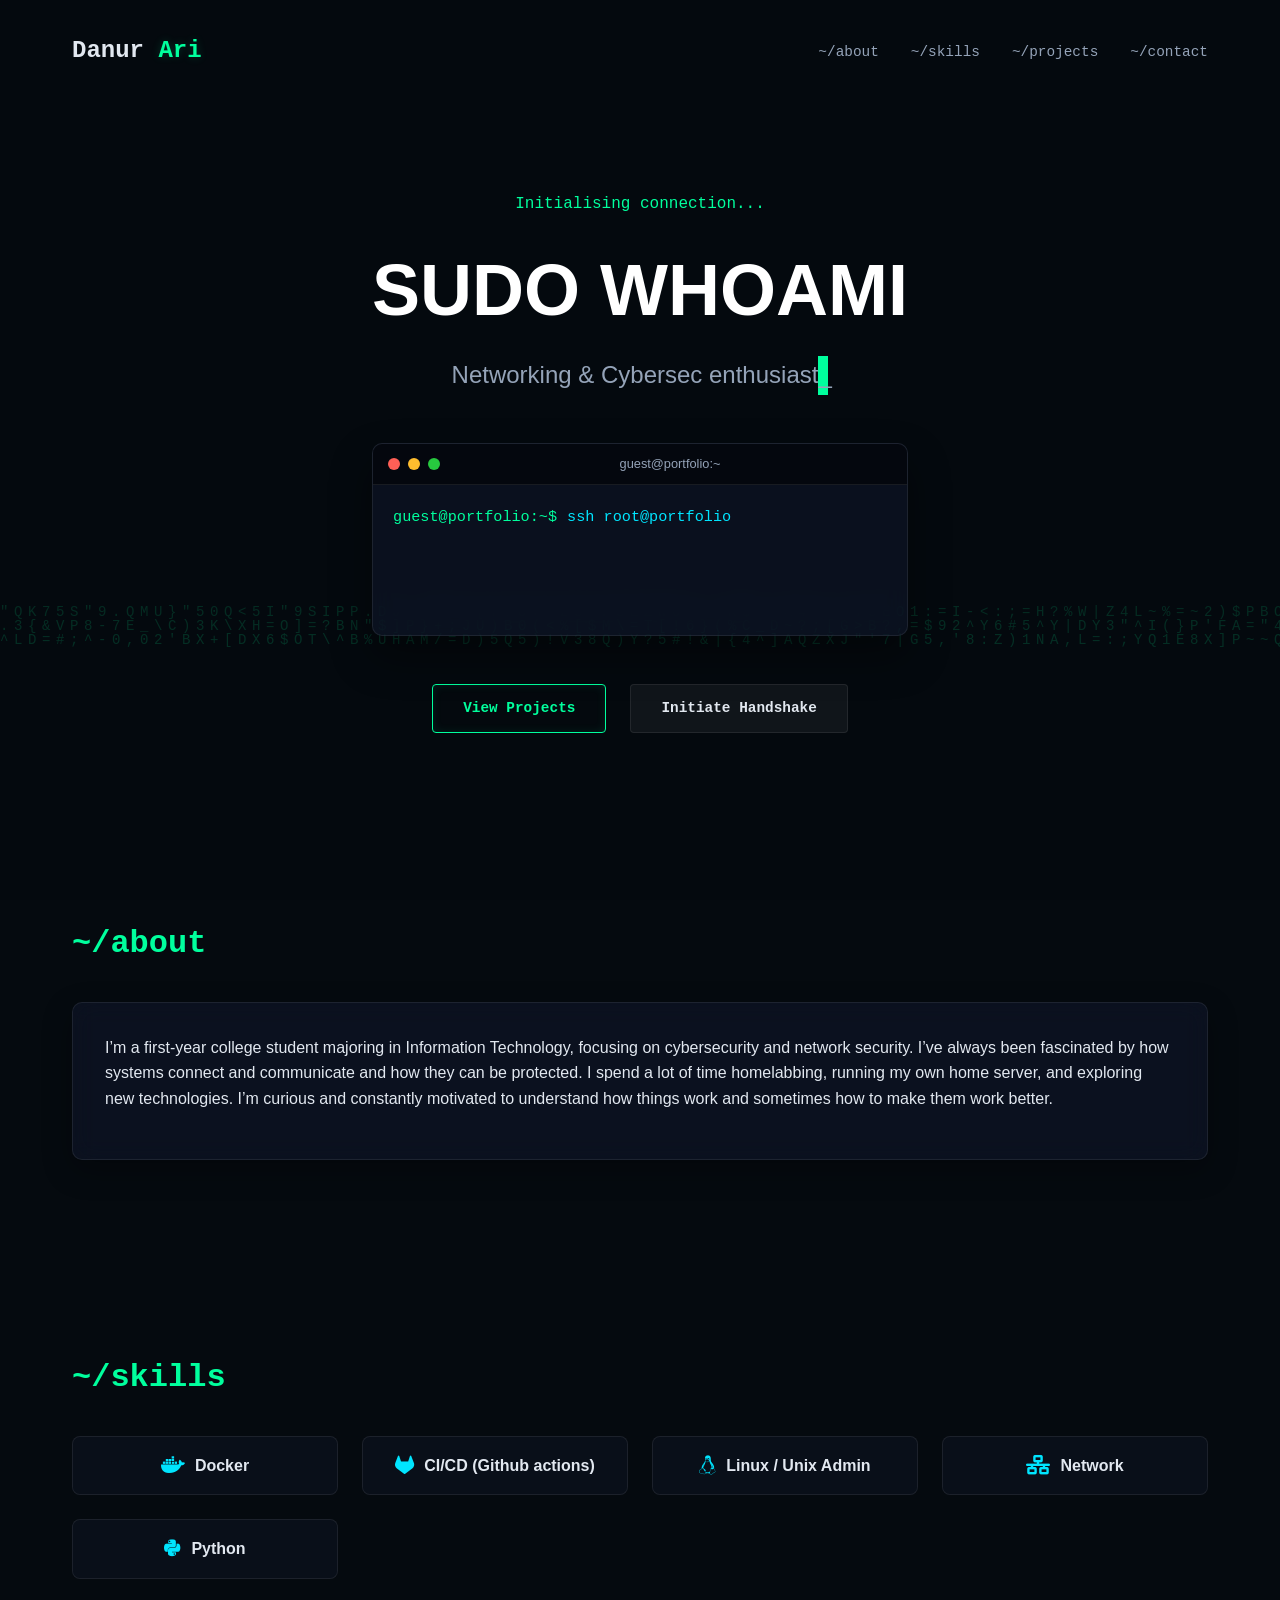
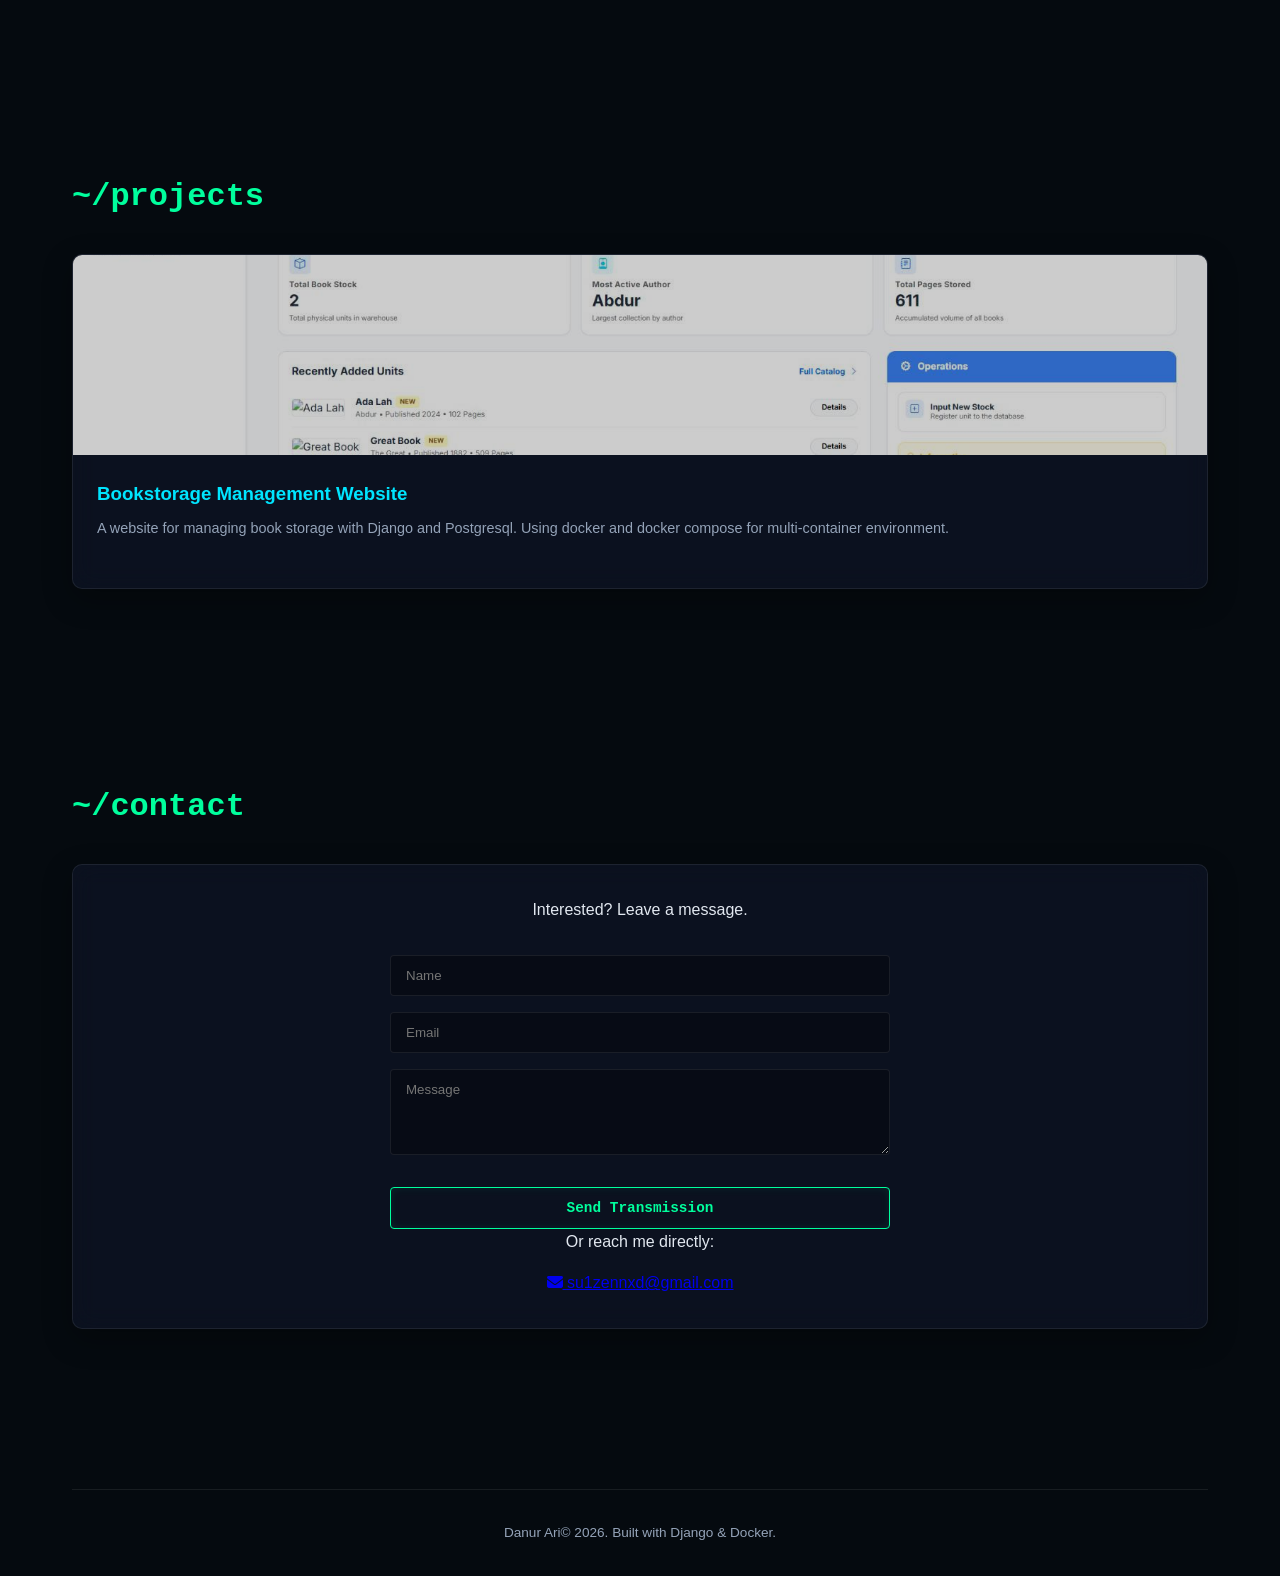
==== commit af873bff: "edit typo" ====
--- a/public/index.html
+++ b/public/index.html
@@ -4,7 +4,7 @@
 <head>
     <meta charset="UTF-8">
     <meta name="viewport" content="width=device-width, initial-scale=1.0">
-    <title>ZenXD Portfolio</title>
+    <title>Danur Ari Portfolio</title>
     <meta name="description" content="Portfolio">
     <link rel="preconnect" href="https://fonts.googleapis.com">
     <link rel="preconnect" href="https://fonts.gstatic.com" crossorigin>
@@ -109,8 +109,10 @@
                     <p>Interested? Leave a message.</p>
                     <form class="contact-form" id="contactForm">
                         <input type="text" name="name" id="contactName" placeholder="Name" class="form-input" required>
-                        <input type="email" name="email" id="contactEmail" placeholder="Email" class="form-input" required>
-                        <textarea name="message" id="contactMessage" placeholder="Message" rows="4" class="form-input" required></textarea>
+                        <input type="email" name="email" id="contactEmail" placeholder="Email" class="form-input"
+                            required>
+                        <textarea name="message" id="contactMessage" placeholder="Message" rows="4" class="form-input"
+                            required></textarea>
                         <button type="submit" class="btn-primary" id="contactSubmit" style="margin-top: 1rem;">
                             <span class="btn-text">Send Transmission</span>
                         </button>
